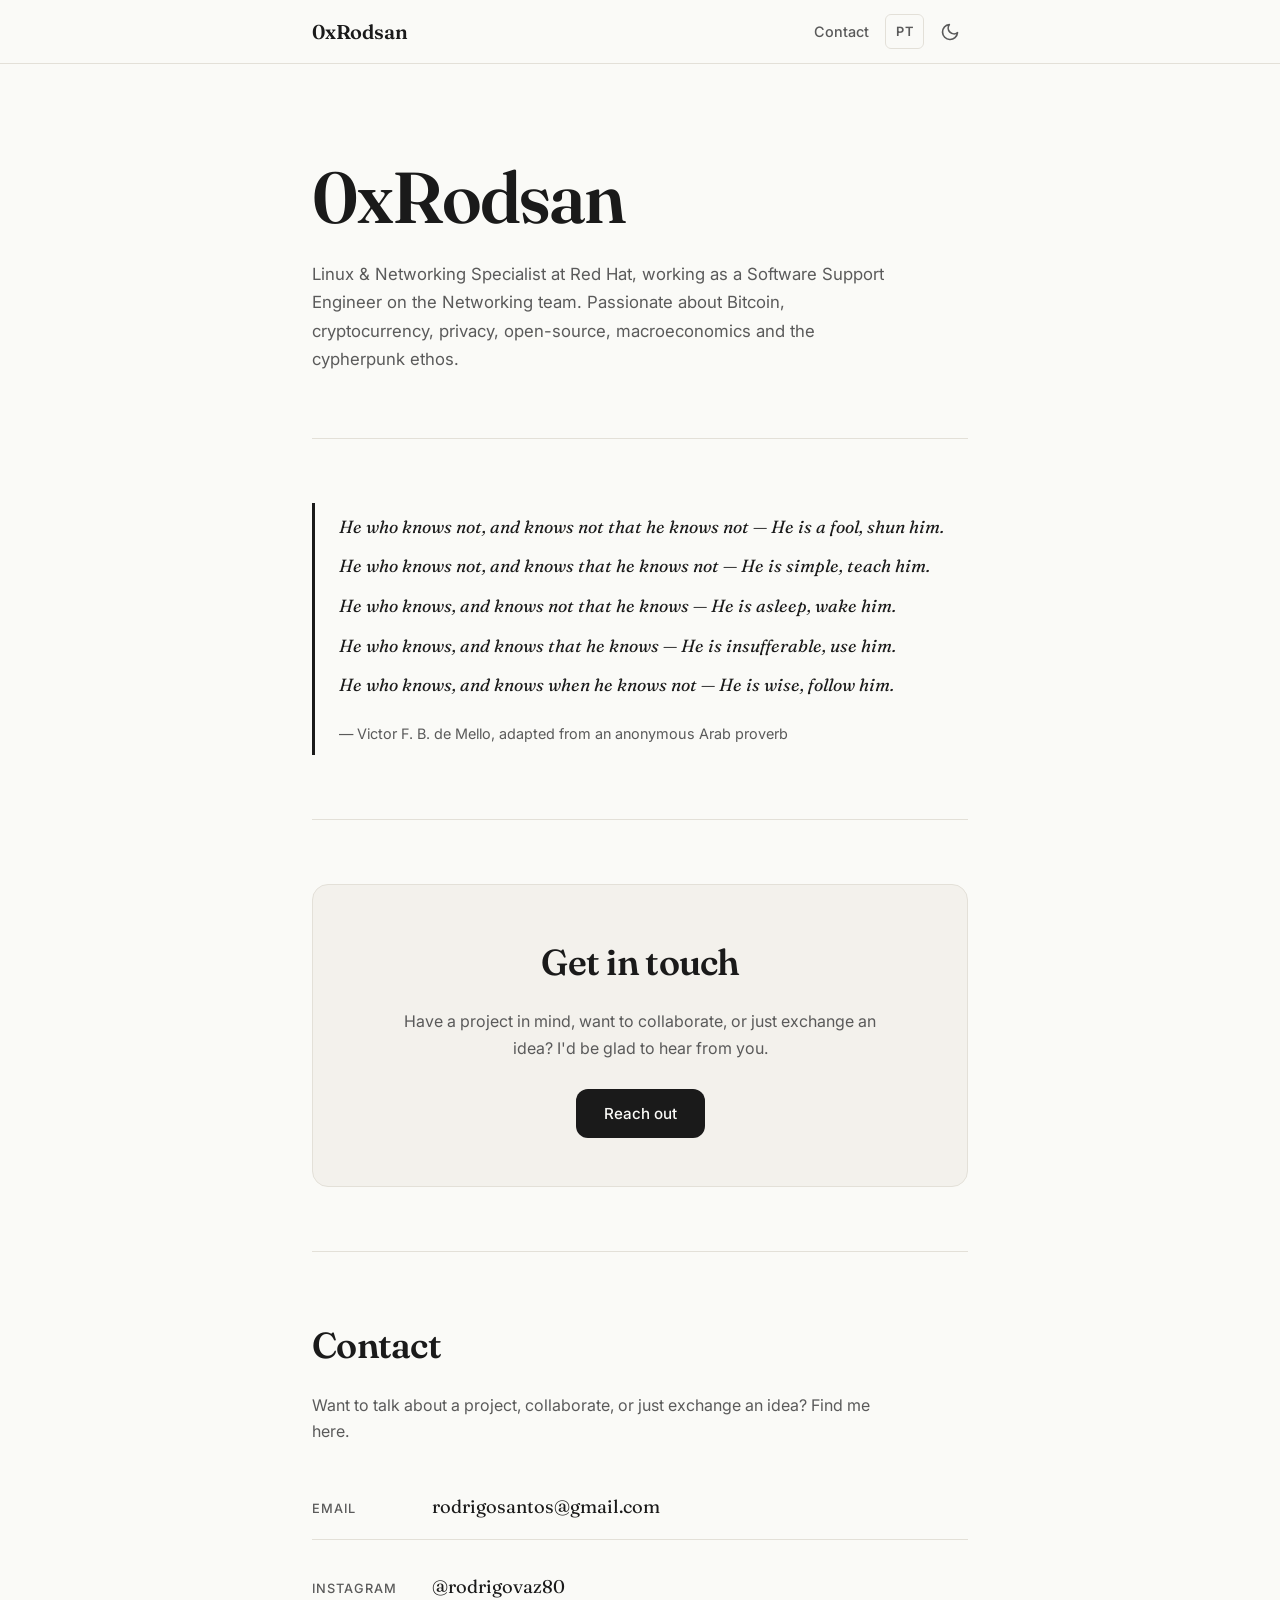
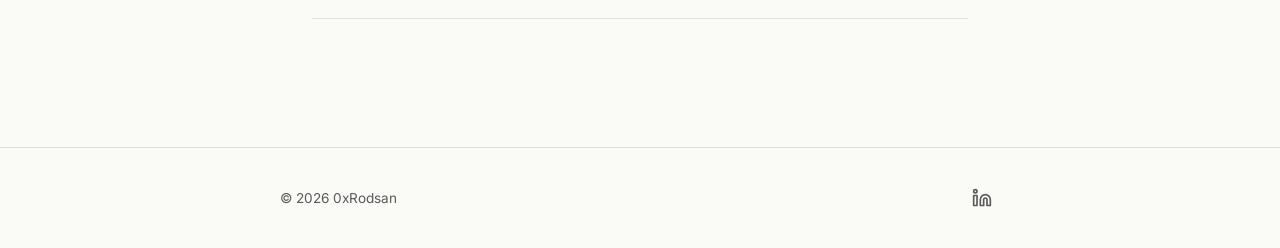
==== en/index.html @ bef279c5 "First publication of the site" ====
<!DOCTYPE html>
<html lang="en">
<head>
    <meta charset="UTF-8">
    <meta name="viewport" content="width=device-width, initial-scale=1.0">
    <title>0xRodsan — Linux & Networking Specialist</title>
    <meta name="description" content="Personal site of 0xRodsan — Linux & Networking Specialist at Red Hat. Bitcoin, privacy, open-source and cypherpunk enthusiast.">

    <link rel="alternate" hreflang="pt-BR" href="https://0xrodsan.github.io/">
    <link rel="alternate" hreflang="en" href="https://0xrodsan.github.io/en/">
    <link rel="alternate" hreflang="x-default" href="https://0xrodsan.github.io/">
    <link rel="canonical" href="https://0xrodsan.github.io/en/">

    <link rel="preconnect" href="https://fonts.googleapis.com">
    <link rel="preconnect" href="https://fonts.gstatic.com" crossorigin>
    <link href="https://fonts.googleapis.com/css2?family=Fraunces:ital,wght@0,400;0,600;0,700;1,400&family=Inter:wght@400;500;600&display=swap" rel="stylesheet">

    <link rel="stylesheet" href="../style.css">

    <script>
        (function() {
            var stored = localStorage.getItem('theme');
            var prefersDark = window.matchMedia('(prefers-color-scheme: dark)').matches;
            var theme = stored || (prefersDark ? 'dark' : 'light');
            document.documentElement.setAttribute('data-theme', theme);
        })();
    </script>
</head>
<body>
    <header class="site-header">
        <div class="header-inner">
            <a href="/en/" class="site-logo">0xRodsan</a>

            <nav class="site-nav" aria-label="Main navigation">
                <ul class="nav-list">
                    <li class="nav-item"><a href="#contact" class="nav-link">Contact</a></li>
                </ul>
            </nav>

            <div class="header-actions">
                <a href="/" class="lang-switch" aria-label="Mudar para Português" title="Português">PT</a>

                <button type="button" class="theme-toggle" aria-label="Toggle light/dark theme" title="Toggle theme">
                    <svg class="icon-sun" xmlns="http://www.w3.org/2000/svg" width="20" height="20" viewBox="0 0 24 24" fill="none" stroke="currentColor" stroke-width="2" stroke-linecap="round" stroke-linejoin="round" aria-hidden="true">
                        <circle cx="12" cy="12" r="4"></circle>
                        <path d="M12 2v2M12 20v2M4.93 4.93l1.41 1.41M17.66 17.66l1.41 1.41M2 12h2M20 12h2M4.93 19.07l1.41-1.41M17.66 6.34l1.41-1.41"></path>
                    </svg>
                    <svg class="icon-moon" xmlns="http://www.w3.org/2000/svg" width="20" height="20" viewBox="0 0 24 24" fill="none" stroke="currentColor" stroke-width="2" stroke-linecap="round" stroke-linejoin="round" aria-hidden="true">
                        <path d="M21 12.79A9 9 0 1 1 11.21 3 7 7 0 0 0 21 12.79z"></path>
                    </svg>
                </button>

                <button type="button" class="menu-toggle" aria-label="Open menu" aria-expanded="false" aria-controls="mobile-nav">
                    <span></span>
                    <span></span>
                    <span></span>
                </button>
            </div>
        </div>

        <nav id="mobile-nav" class="mobile-nav" aria-label="Mobile navigation" hidden>
            <ul class="mobile-nav-list">
                <li class="mobile-nav-item"><a href="#contact" class="mobile-nav-link">Contact</a></li>
            </ul>
        </nav>
    </header>

    <main class="main-content">
        <section class="hero reveal" aria-labelledby="hero-title">
            <h1 id="hero-title" class="hero-title">0xRodsan</h1>
            <p class="hero-subtitle">
                Linux & Networking Specialist at Red Hat, working as a Software Support Engineer on the Networking team.
                Passionate about Bitcoin, cryptocurrency, privacy, open-source, macroeconomics and the cypherpunk ethos.
            </p>
        </section>

        <section class="quote-section reveal" aria-label="Quote">
            <blockquote class="quote">
                <p>He who knows not, and knows not that he knows not — He is a fool, shun him.</p>
                <p>He who knows not, and knows that he knows not — He is simple, teach him.</p>
                <p>He who knows, and knows not that he knows — He is asleep, wake him.</p>
                <p>He who knows, and knows that he knows — He is insufferable, use him.</p>
                <p>He who knows, and knows when he knows not — He is wise, follow him.</p>
                <footer class="quote-cite">— Victor F. B. de Mello, adapted from an anonymous Arab proverb</footer>
            </blockquote>
        </section>

        <section class="cta-section reveal" aria-labelledby="cta-title">
            <div class="cta-card">
                <h2 id="cta-title" class="cta-title">Get in touch</h2>
                <p class="cta-text">
                    Have a project in mind, want to collaborate, or just exchange an idea?
                    I'd be glad to hear from you.
                </p>
                <a href="#contact" class="cta-button">Reach out</a>
            </div>
        </section>

        <section id="contact" class="contact-section reveal" aria-labelledby="contact-title">
            <h2 id="contact-title" class="section-title">Contact</h2>
            <p class="contact-description">
                Want to talk about a project, collaborate, or just exchange an idea? Find me here.
            </p>
            <ul class="contact-list">
                <li class="contact-item">
                    <span class="contact-label">Email</span>
                    <a href="mailto:rodrigosantos@gmail.com" class="contact-value">rodrigosantos@gmail.com</a>
                </li>
                <li class="contact-item">
                    <span class="contact-label">Instagram</span>
                    <a href="https://instagram.com/rodrigovaz80" class="contact-value" target="_blank" rel="noopener noreferrer">@rodrigovaz80</a>
                </li>
            </ul>
        </section>
    </main>

    <footer class="site-footer">
        <div class="footer-inner">
            <p class="footer-copy">© <span class="footer-year">2025</span> 0xRodsan</p>
            <ul class="footer-social">
                <li>
                    <a href="https://www.linkedin.com/in/rodsan80/" class="footer-social-link" target="_blank" rel="noopener noreferrer" aria-label="LinkedIn">
                        <svg xmlns="http://www.w3.org/2000/svg" width="20" height="20" viewBox="0 0 24 24" fill="none" stroke="currentColor" stroke-width="2" stroke-linecap="round" stroke-linejoin="round" aria-hidden="true">
                            <path d="M16 8a6 6 0 0 1 6 6v7h-4v-7a2 2 0 0 0-4 0v7h-4v-7a6 6 0 0 1 6-6z"></path>
                            <rect x="2" y="9" width="4" height="12"></rect>
                            <circle cx="4" cy="4" r="2"></circle>
                        </svg>
                    </a>
                </li>
            </ul>
        </div>
    </footer>

    <script src="../script.js"></script>
</body>
</html>
---- style.css ----
/* ============================================================
   Theme tokens
   ============================================================ */
:root {
    --font-serif: "Fraunces", "Iowan Old Style", "Apple Garamond", Georgia, serif;
    --font-sans: "Inter", -apple-system, BlinkMacSystemFont, "Segoe UI", Roboto, sans-serif;

    --max-width: 720px;
    --header-height: 64px;

    --transition-fast: 180ms ease;
    --transition-medium: 320ms ease;

    --radius-sm: 6px;
    --radius-md: 12px;
    --radius-lg: 16px;
}

[data-theme="light"] {
    --color-bg: #fafaf7;
    --color-surface: #f3f1ec;
    --color-text: #1a1a1a;
    --color-text-muted: #5a5a5a;
    --color-border: #e3e0d8;
    --color-accent: #1a1a1a;
    --color-link: #1a1a1a;
    --color-link-hover: #5a5a5a;
}

[data-theme="dark"] {
    --color-bg: #131312;
    --color-surface: #1c1c1a;
    --color-text: #ececea;
    --color-text-muted: #9a9a96;
    --color-border: #2a2a27;
    --color-accent: #ececea;
    --color-link: #ececea;
    --color-link-hover: #b8b8b3;
}

/* ============================================================
   Reset & base
   ============================================================ */
*,
*::before,
*::after {
    box-sizing: border-box;
    margin: 0;
    padding: 0;
}

html {
    scroll-behavior: smooth;
    -webkit-text-size-adjust: 100%;
}

body {
    font-family: var(--font-sans);
    font-size: 16px;
    line-height: 1.65;
    color: var(--color-text);
    background-color: var(--color-bg);
    -webkit-font-smoothing: antialiased;
    -moz-osx-font-smoothing: grayscale;
    transition: background-color var(--transition-medium), color var(--transition-medium);
    min-height: 100vh;
    display: flex;
    flex-direction: column;
}

a {
    color: var(--color-link);
    text-decoration: none;
    transition: color var(--transition-fast);
}

a:hover {
    color: var(--color-link-hover);
}

button {
    font: inherit;
    color: inherit;
    background: none;
    border: none;
    cursor: pointer;
}

ul {
    list-style: none;
}

img,
svg {
    display: block;
    max-width: 100%;
}

/* ============================================================
   Header
   ============================================================ */
.site-header {
    position: fixed;
    top: 0;
    left: 0;
    right: 0;
    z-index: 100;
    height: var(--header-height);
    background-color: color-mix(in srgb, var(--color-bg) 88%, transparent);
    backdrop-filter: saturate(180%) blur(12px);
    -webkit-backdrop-filter: saturate(180%) blur(12px);
    border-bottom: 1px solid var(--color-border);
    transition: background-color var(--transition-medium), border-color var(--transition-medium);
}

.header-inner {
    height: 100%;
    max-width: var(--max-width);
    margin: 0 auto;
    padding: 0 1.25rem;
    display: flex;
    align-items: center;
    justify-content: space-between;
    gap: 1rem;
}

.site-logo {
    font-family: var(--font-serif);
    font-size: 1.25rem;
    font-weight: 600;
    letter-spacing: -0.01em;
    color: var(--color-text);
}

.site-logo:hover {
    color: var(--color-text-muted);
}

.site-nav {
    display: none;
    margin-left: auto;
}

.nav-list {
    display: flex;
    gap: 1.75rem;
}

.nav-link {
    font-size: 0.9rem;
    font-weight: 500;
    color: var(--color-text-muted);
    position: relative;
}

.nav-link::after {
    content: "";
    position: absolute;
    left: 0;
    right: 0;
    bottom: -4px;
    height: 1px;
    background-color: currentColor;
    transform: scaleX(0);
    transform-origin: left;
    transition: transform var(--transition-fast);
}

.nav-link:hover {
    color: var(--color-text);
}

.nav-link:hover::after {
    transform: scaleX(1);
}

.header-actions {
    display: flex;
    align-items: center;
    gap: 0.5rem;
}

.lang-switch {
    font-size: 0.8rem;
    font-weight: 600;
    letter-spacing: 0.06em;
    color: var(--color-text-muted);
    padding: 0.4rem 0.6rem;
    border: 1px solid var(--color-border);
    border-radius: var(--radius-sm);
    transition: color var(--transition-fast), border-color var(--transition-fast);
}

.lang-switch:hover {
    color: var(--color-text);
    border-color: var(--color-text-muted);
}

.theme-toggle {
    display: flex;
    align-items: center;
    justify-content: center;
    width: 36px;
    height: 36px;
    border-radius: var(--radius-sm);
    color: var(--color-text-muted);
    transition: color var(--transition-fast), background-color var(--transition-fast);
}

.theme-toggle:hover {
    color: var(--color-text);
    background-color: var(--color-surface);
}

.icon-sun,
.icon-moon {
    display: none;
}

[data-theme="light"] .icon-moon {
    display: block;
}

[data-theme="dark"] .icon-sun {
    display: block;
}

.menu-toggle {
    display: flex;
    flex-direction: column;
    justify-content: center;
    gap: 4px;
    width: 36px;
    height: 36px;
    padding: 8px;
    border-radius: var(--radius-sm);
    transition: background-color var(--transition-fast);
}

.menu-toggle:hover {
    background-color: var(--color-surface);
}

.menu-toggle span {
    display: block;
    height: 1.5px;
    width: 100%;
    background-color: var(--color-text);
    border-radius: 1px;
    transition: transform var(--transition-fast), opacity var(--transition-fast);
}

.menu-toggle[aria-expanded="true"] span:nth-child(1) {
    transform: translateY(5.5px) rotate(45deg);
}

.menu-toggle[aria-expanded="true"] span:nth-child(2) {
    opacity: 0;
}

.menu-toggle[aria-expanded="true"] span:nth-child(3) {
    transform: translateY(-5.5px) rotate(-45deg);
}

/* Mobile nav */
.mobile-nav {
    border-top: 1px solid var(--color-border);
    background-color: var(--color-bg);
    padding: 1rem 1.25rem 1.5rem;
}

.mobile-nav[hidden] {
    display: none;
}

.mobile-nav-list {
    display: flex;
    flex-direction: column;
    gap: 0.75rem;
}

.mobile-nav-link {
    display: block;
    padding: 0.5rem 0;
    font-size: 1rem;
    color: var(--color-text);
    border-bottom: 1px solid var(--color-border);
}

/* ============================================================
   Main content
   ============================================================ */
.main-content {
    flex: 1;
    max-width: var(--max-width);
    width: 100%;
    margin: 0 auto;
    padding: calc(var(--header-height) + 3rem) 1.25rem 4rem;
}

/* Section reveal animation */
.reveal {
    opacity: 0;
    transform: translateY(24px);
    transition: opacity 700ms ease, transform 700ms ease;
}

.reveal.is-visible {
    opacity: 1;
    transform: translateY(0);
}

@media (prefers-reduced-motion: reduce) {
    .reveal {
        opacity: 1;
        transform: none;
        transition: none;
    }
}

/* ============================================================
   Hero
   ============================================================ */
.hero {
    padding: 3rem 0 4rem;
    border-bottom: 1px solid var(--color-border);
}

.hero-title {
    font-family: var(--font-serif);
    font-size: clamp(2.75rem, 8vw, 4.5rem);
    font-weight: 600;
    letter-spacing: -0.025em;
    line-height: 1.05;
    margin-bottom: 1.5rem;
}

.hero-subtitle {
    font-size: 1.05rem;
    line-height: 1.7;
    color: var(--color-text-muted);
    max-width: 36rem;
}

/* ============================================================
   Quote
   ============================================================ */
.quote-section {
    padding: 4rem 0;
    border-bottom: 1px solid var(--color-border);
}

.quote {
    border-left: 3px solid var(--color-accent);
    padding: 0.5rem 0 0.5rem 1.5rem;
    font-family: var(--font-serif);
    font-style: italic;
    font-size: 1.1rem;
    line-height: 1.8;
    color: var(--color-text);
}

.quote p {
    margin-bottom: 0.5rem;
}

.quote p:last-of-type {
    margin-bottom: 1.25rem;
}

.quote-cite {
    display: block;
    margin-top: 1rem;
    font-family: var(--font-sans);
    font-style: normal;
    font-size: 0.9rem;
    color: var(--color-text-muted);
}

/* ============================================================
   CTA
   ============================================================ */
.cta-section {
    padding: 4rem 0;
    border-bottom: 1px solid var(--color-border);
}

.cta-card {
    background-color: var(--color-surface);
    border: 1px solid var(--color-border);
    border-radius: var(--radius-lg);
    padding: 2.5rem 2rem;
    text-align: center;
    transition: background-color var(--transition-medium), border-color var(--transition-medium);
}

.cta-title {
    font-family: var(--font-serif);
    font-size: clamp(1.75rem, 5vw, 2.25rem);
    font-weight: 600;
    letter-spacing: -0.02em;
    margin-bottom: 1rem;
}

.cta-text {
    color: var(--color-text-muted);
    margin-bottom: 1.75rem;
    max-width: 32rem;
    margin-left: auto;
    margin-right: auto;
}

.cta-button {
    display: inline-block;
    padding: 0.75rem 1.75rem;
    background-color: var(--color-text);
    color: var(--color-bg);
    border-radius: var(--radius-md);
    font-size: 0.95rem;
    font-weight: 500;
    transition: opacity var(--transition-fast), transform var(--transition-fast);
}

.cta-button:hover {
    color: var(--color-bg);
    opacity: 0.85;
    transform: translateY(-1px);
}

/* ============================================================
   Contact
   ============================================================ */
.contact-section {
    padding: 4rem 0 2rem;
}

.section-title {
    font-family: var(--font-serif);
    font-size: clamp(1.75rem, 5vw, 2.25rem);
    font-weight: 600;
    letter-spacing: -0.02em;
    margin-bottom: 1rem;
}

.contact-description {
    color: var(--color-text-muted);
    margin-bottom: 2rem;
    max-width: 36rem;
}

.contact-list {
    display: flex;
    flex-direction: column;
    gap: 1rem;
}

.contact-item {
    display: flex;
    flex-direction: column;
    gap: 0.25rem;
    padding: 1rem 0;
    border-bottom: 1px solid var(--color-border);
}

.contact-label {
    font-size: 0.8rem;
    font-weight: 500;
    text-transform: uppercase;
    letter-spacing: 0.08em;
    color: var(--color-text-muted);
}

.contact-value {
    font-family: var(--font-serif);
    font-size: 1.15rem;
    color: var(--color-text);
}

.contact-value:hover {
    color: var(--color-text-muted);
}

/* ============================================================
   Footer
   ============================================================ */
.site-footer {
    border-top: 1px solid var(--color-border);
    padding: 2rem 1.25rem;
    margin-top: 2rem;
    transition: border-color var(--transition-medium);
}

.footer-inner {
    max-width: var(--max-width);
    margin: 0 auto;
    display: flex;
    align-items: center;
    justify-content: space-between;
    gap: 1rem;
}

.footer-copy {
    font-size: 0.85rem;
    color: var(--color-text-muted);
}

.footer-social {
    display: flex;
    gap: 1rem;
}

.footer-social-link {
    display: flex;
    align-items: center;
    justify-content: center;
    width: 36px;
    height: 36px;
    color: var(--color-text-muted);
    border-radius: var(--radius-sm);
    transition: color var(--transition-fast), background-color var(--transition-fast);
}

.footer-social-link:hover {
    color: var(--color-text);
    background-color: var(--color-surface);
}

/* ============================================================
   Responsive: tablet & up
   ============================================================ */
@media (min-width: 720px) {
    .header-inner {
        padding: 0 2rem;
    }

    .site-nav {
        display: block;
    }

    .menu-toggle {
        display: none;
    }

    .mobile-nav {
        display: none !important;
    }

    .main-content {
        padding-left: 2rem;
        padding-right: 2rem;
    }

    .site-footer {
        padding-left: 2rem;
        padding-right: 2rem;
    }

    .contact-item {
        flex-direction: row;
        align-items: baseline;
        gap: 1.5rem;
    }

    .contact-label {
        min-width: 6rem;
    }

    .cta-card {
        padding: 3rem 2.5rem;
    }
}
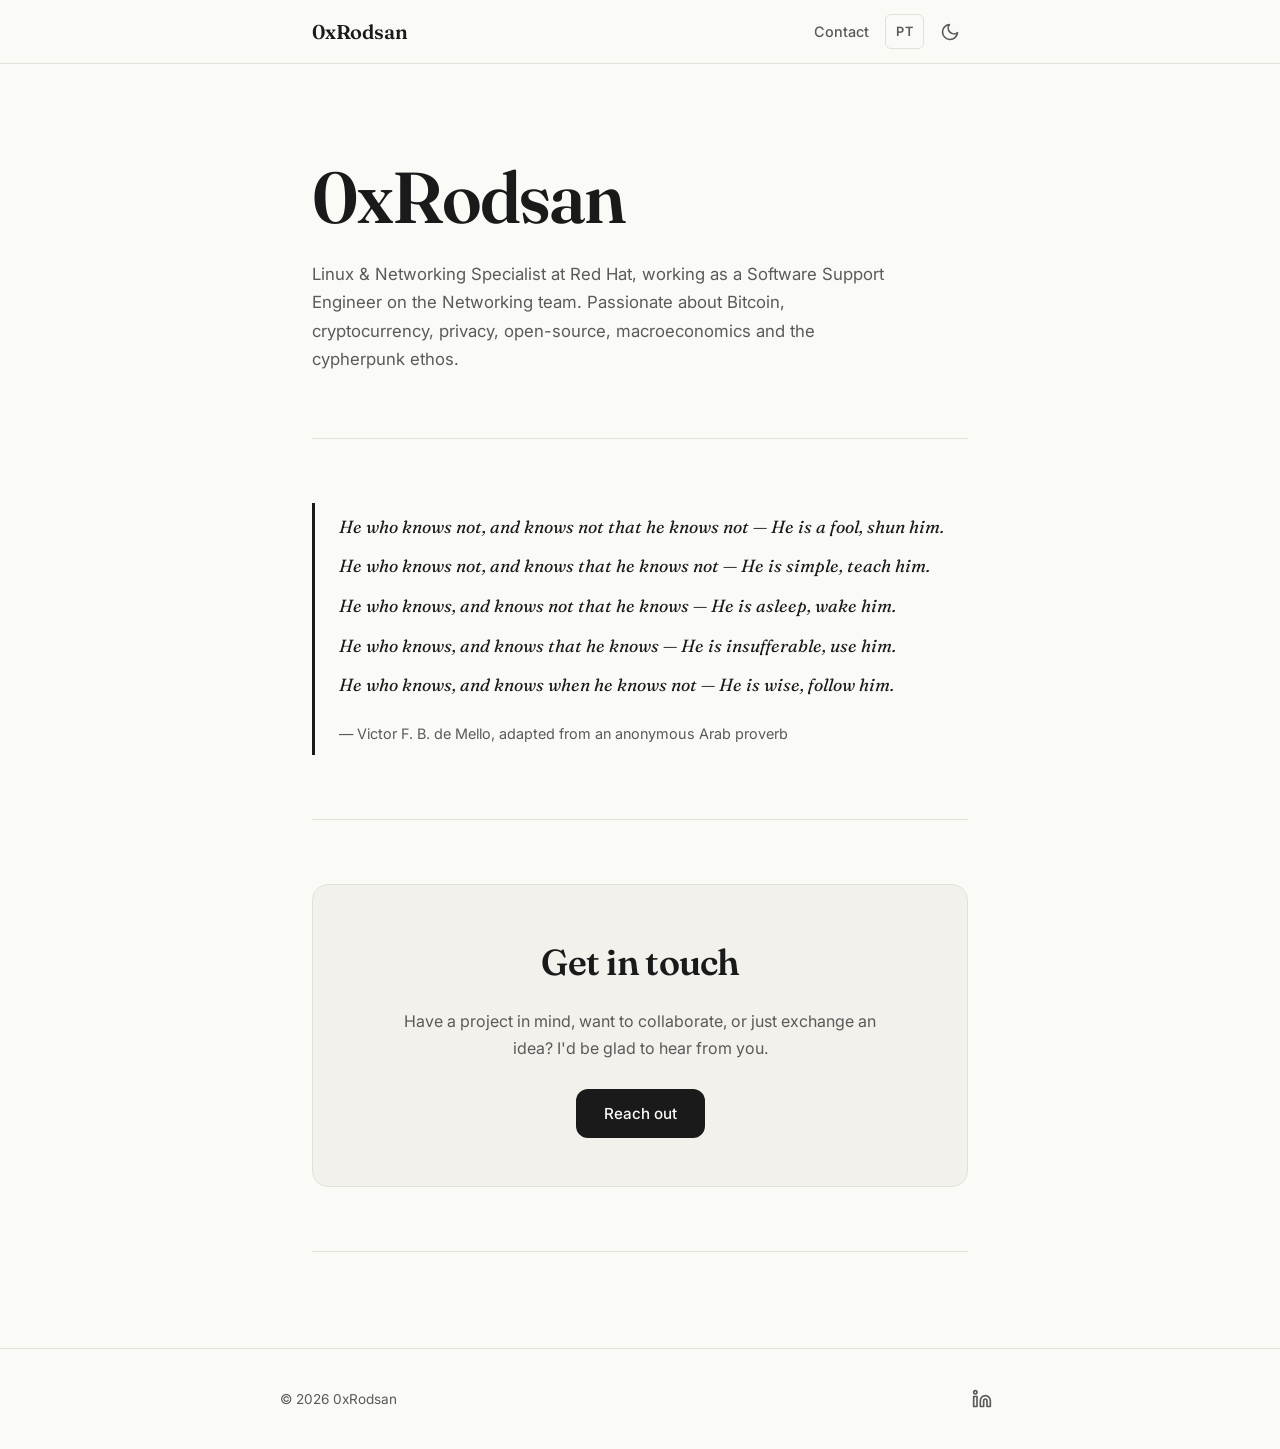
==== commit faa97963: "Refactor contact into separate page with SVG icons; prepare extensible nav structure" ====
--- a/en/index.html
+++ b/en/index.html
@@ -33,7 +33,8 @@
 
             <nav class="site-nav" aria-label="Main navigation">
                 <ul class="nav-list">
-                    <li class="nav-item"><a href="#contact" class="nav-link">Contact</a></li>
+                    <li class="nav-item"><a href="contact.html" class="nav-link">Contact</a></li>
+                    <!-- Add new nav items here: <li class="nav-item"><a class="nav-link" href="…">…</a></li> -->
                 </ul>
             </nav>
 
@@ -60,7 +61,8 @@
 
         <nav id="mobile-nav" class="mobile-nav" aria-label="Mobile navigation" hidden>
             <ul class="mobile-nav-list">
-                <li class="mobile-nav-item"><a href="#contact" class="mobile-nav-link">Contact</a></li>
+                <li class="mobile-nav-item"><a href="contact.html" class="mobile-nav-link">Contact</a></li>
+                <!-- Add new nav items here: <li class="mobile-nav-item"><a class="mobile-nav-link" href="…">…</a></li> -->
             </ul>
         </nav>
     </header>
@@ -92,25 +94,8 @@
                     Have a project in mind, want to collaborate, or just exchange an idea?
                     I'd be glad to hear from you.
                 </p>
-                <a href="#contact" class="cta-button">Reach out</a>
+                <a href="contact.html" class="cta-button">Reach out</a>
             </div>
-        </section>
-
-        <section id="contact" class="contact-section reveal" aria-labelledby="contact-title">
-            <h2 id="contact-title" class="section-title">Contact</h2>
-            <p class="contact-description">
-                Want to talk about a project, collaborate, or just exchange an idea? Find me here.
-            </p>
-            <ul class="contact-list">
-                <li class="contact-item">
-                    <span class="contact-label">Email</span>
-                    <a href="mailto:rodrigosantos@gmail.com" class="contact-value">rodrigosantos@gmail.com</a>
-                </li>
-                <li class="contact-item">
-                    <span class="contact-label">Instagram</span>
-                    <a href="https://instagram.com/rodrigovaz80" class="contact-value" target="_blank" rel="noopener noreferrer">@rodrigovaz80</a>
-                </li>
-            </ul>
         </section>
     </main>
 
--- a/style.css
+++ b/style.css
@@ -430,8 +430,8 @@
 /* ============================================================
    Contact
    ============================================================ */
-.contact-section {
-    padding: 4rem 0 2rem;
+.contact-page {
+    padding: 2rem 0;
 }
 
 .section-title {
@@ -448,36 +448,38 @@
     max-width: 36rem;
 }
 
-.contact-list {
+.contact-info {
     display: flex;
     flex-direction: column;
-    gap: 1rem;
-}
-
-.contact-item {
-    display: flex;
-    flex-direction: column;
-    gap: 0.25rem;
+    gap: 0.75rem;
+}
+
+.contact-info-item {
+    border-bottom: 1px solid var(--color-border);
     padding: 1rem 0;
-    border-bottom: 1px solid var(--color-border);
-}
-
-.contact-label {
-    font-size: 0.8rem;
-    font-weight: 500;
-    text-transform: uppercase;
-    letter-spacing: 0.08em;
-    color: var(--color-text-muted);
-}
-
-.contact-value {
+}
+
+.contact-info-item:last-child {
+    border-bottom: none;
+}
+
+.contact-info-link {
+    display: inline-flex;
+    align-items: center;
+    gap: 0.85rem;
     font-family: var(--font-serif);
     font-size: 1.15rem;
     color: var(--color-text);
 }
 
-.contact-value:hover {
-    color: var(--color-text-muted);
+.contact-info-link:hover {
+    color: var(--color-text-muted);
+}
+
+.contact-info-link svg {
+    width: 24px;
+    height: 24px;
+    flex-shrink: 0;
 }
 
 /* ============================================================
@@ -555,16 +557,6 @@
         padding-right: 2rem;
     }
 
-    .contact-item {
-        flex-direction: row;
-        align-items: baseline;
-        gap: 1.5rem;
-    }
-
-    .contact-label {
-        min-width: 6rem;
-    }
-
     .cta-card {
         padding: 3rem 2.5rem;
     }
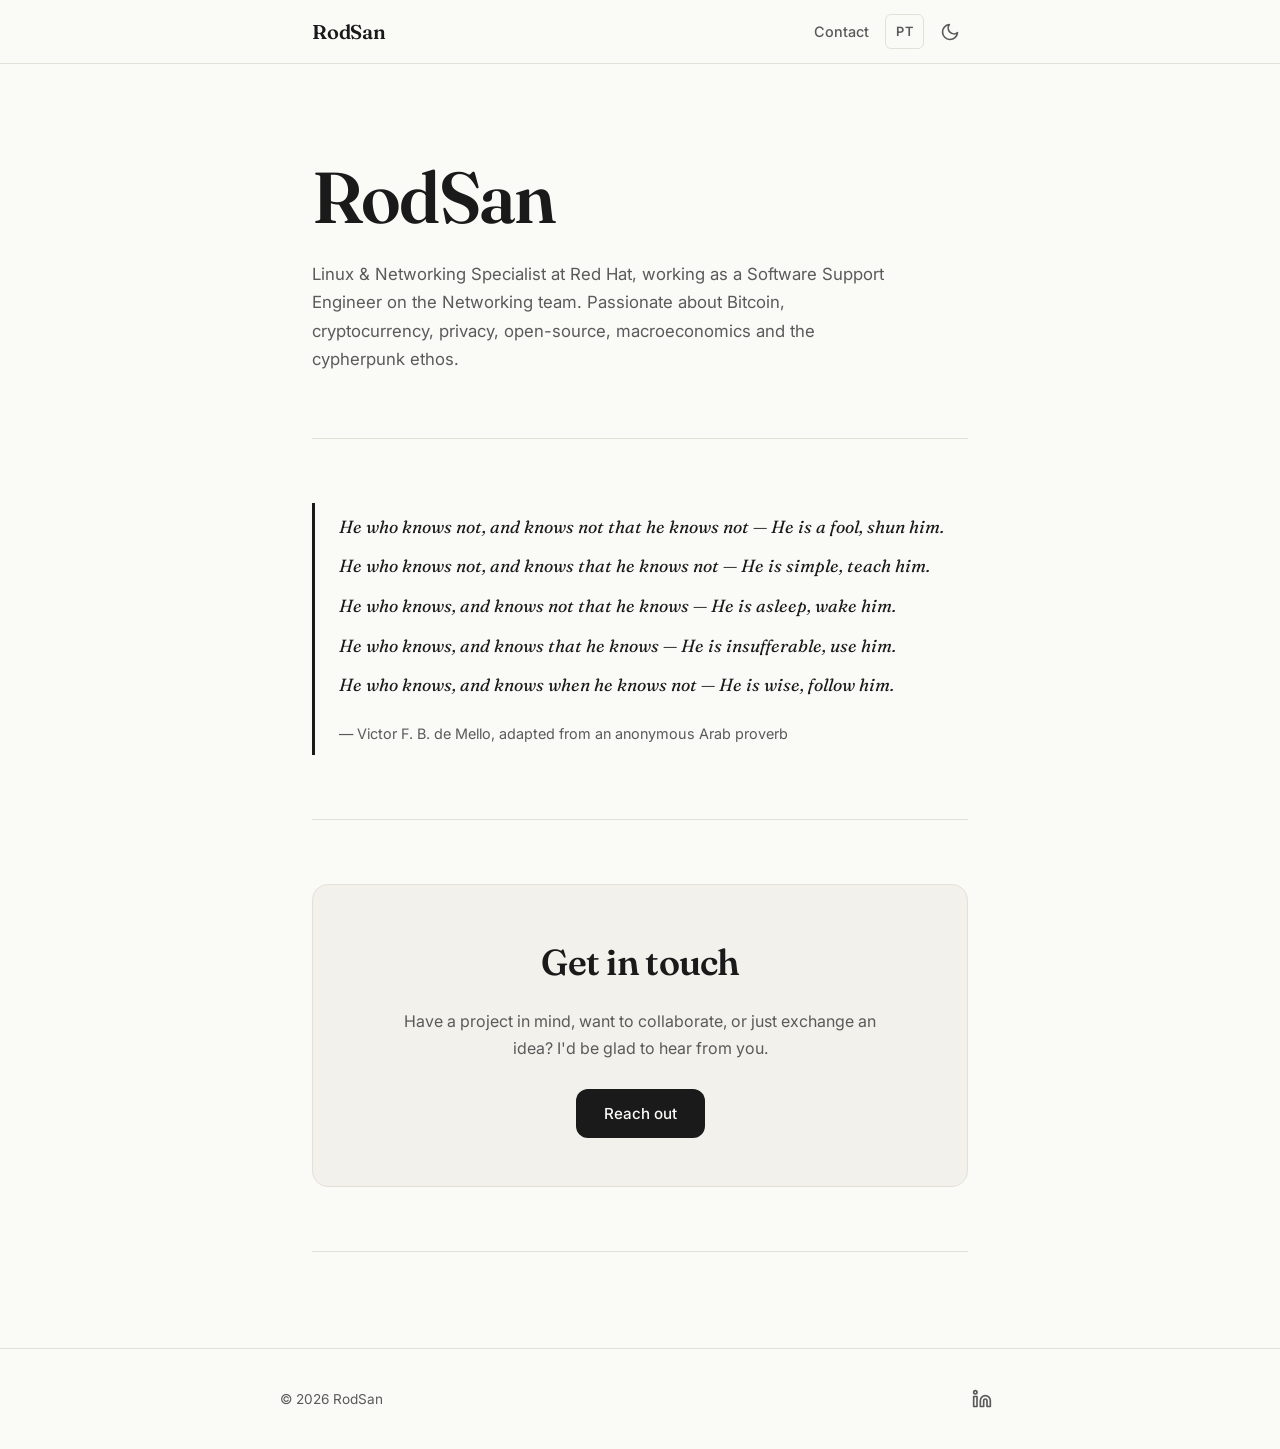
==== commit e9aee764: "Rebrand display name from 0xRodsan to RodSan" ====
--- a/en/index.html
+++ b/en/index.html
@@ -3,8 +3,8 @@
 <head>
     <meta charset="UTF-8">
     <meta name="viewport" content="width=device-width, initial-scale=1.0">
-    <title>0xRodsan — Linux & Networking Specialist</title>
-    <meta name="description" content="Personal site of 0xRodsan — Linux & Networking Specialist at Red Hat. Bitcoin, privacy, open-source and cypherpunk enthusiast.">
+    <title>RodSan — Linux & Networking Specialist</title>
+    <meta name="description" content="Personal site of RodSan — Linux & Networking Specialist at Red Hat. Bitcoin, privacy, open-source and cypherpunk enthusiast.">
 
     <link rel="alternate" hreflang="pt-BR" href="https://0xrodsan.github.io/">
     <link rel="alternate" hreflang="en" href="https://0xrodsan.github.io/en/">
@@ -29,7 +29,7 @@
 <body>
     <header class="site-header">
         <div class="header-inner">
-            <a href="/en/" class="site-logo">0xRodsan</a>
+            <a href="/en/" class="site-logo">RodSan</a>
 
             <nav class="site-nav" aria-label="Main navigation">
                 <ul class="nav-list">
@@ -69,7 +69,7 @@
 
     <main class="main-content">
         <section class="hero reveal" aria-labelledby="hero-title">
-            <h1 id="hero-title" class="hero-title">0xRodsan</h1>
+            <h1 id="hero-title" class="hero-title">RodSan</h1>
             <p class="hero-subtitle">
                 Linux & Networking Specialist at Red Hat, working as a Software Support Engineer on the Networking team.
                 Passionate about Bitcoin, cryptocurrency, privacy, open-source, macroeconomics and the cypherpunk ethos.
@@ -101,7 +101,7 @@
 
     <footer class="site-footer">
         <div class="footer-inner">
-            <p class="footer-copy">© <span class="footer-year">2025</span> 0xRodsan</p>
+            <p class="footer-copy">© <span class="footer-year">2025</span> RodSan</p>
             <ul class="footer-social">
                 <li>
                     <a href="https://www.linkedin.com/in/rodsan80/" class="footer-social-link" target="_blank" rel="noopener noreferrer" aria-label="LinkedIn">
